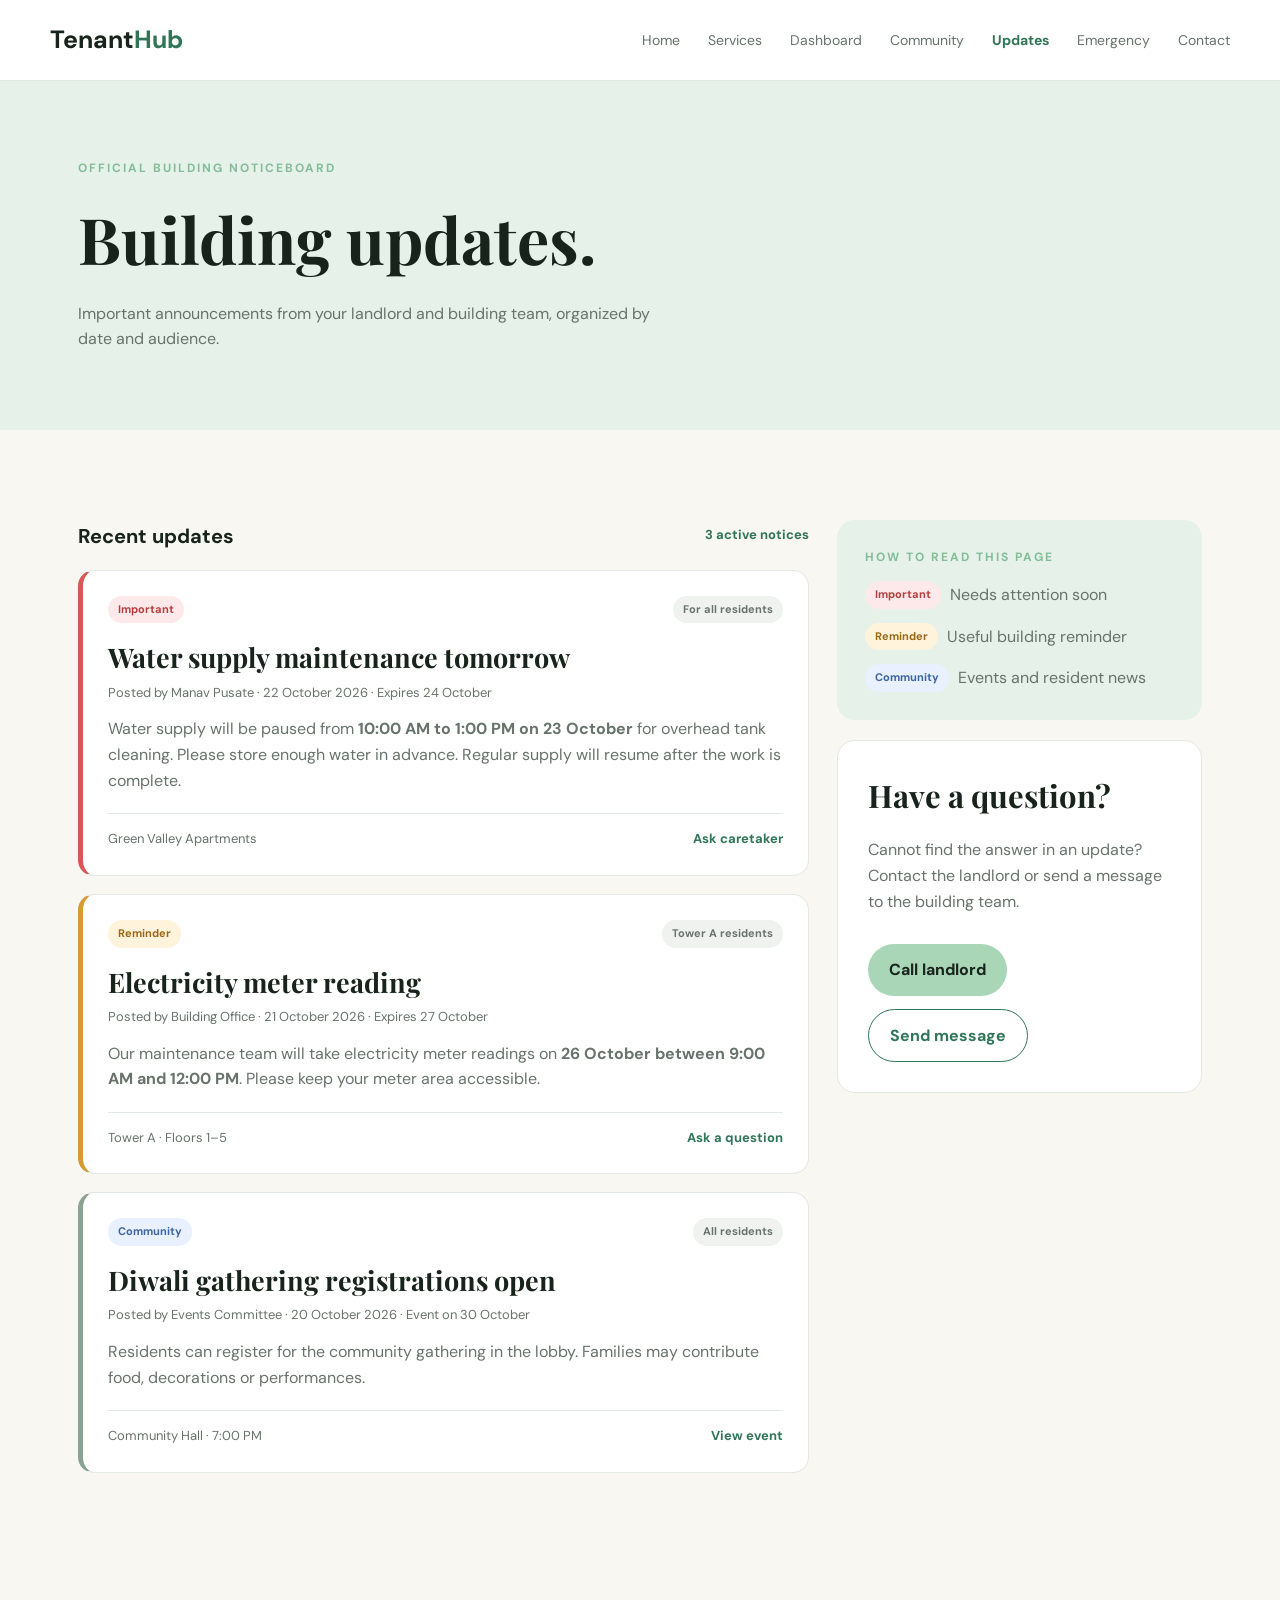
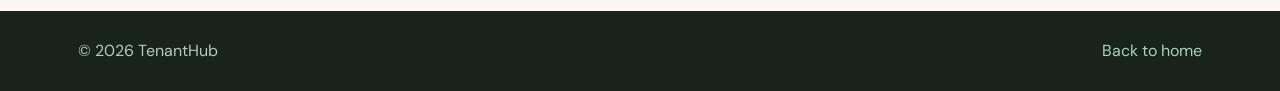
==== announcements.html @ efac6834 "First Commit" ====
<!doctype html>
<html lang="en">
  <head>
    <meta charset="utf-8" />
    <meta name="viewport" content="width=device-width, initial-scale=1" />
    <title>Building Updates | TenantHub</title>
    <link rel="stylesheet" href="style.css?v=2" />
  </head>

  <body>
    <header class="navbar">
      <a class="logo" href="index.html">Tenant<span>Hub</span></a>
      <input class="menu-toggle" id="menu-toggle" type="checkbox" />
      <label class="menu-icon" for="menu-toggle"></label>

      <nav>
        <a href="index.html">Home</a>
        <a href="services.html">Services</a>
        <a href="dashboard.html">Dashboard</a>
        <a href="community.html">Community</a>
        <a class="active" href="announcements.html">Updates</a>
        <a href="emergency.html">Emergency</a>
        <a href="contact.html">Contact</a>
      </nav>
    </header>

    <main>
      <section class="page-hero">
        <div class="container">
          <p class="eyebrow">OFFICIAL BUILDING NOTICEBOARD</p>
          <h1>Building updates.</h1>
          <p>
            Important announcements from your landlord and building team,
            organized by date and audience.
          </p>
        </div>
      </section>

      <section class="section">
        <div class="container update-layout">
          <div>
            <div class="update-toolbar">
              <strong>Recent updates</strong>
              <span>3 active notices</span>
            </div>

            <article class="announcement-card priority-high">
              <div class="announcement-top">
                <span class="priority-tag high">Important</span>
                <span class="audience-tag">For all residents</span>
              </div>
              <h2>Water supply maintenance tomorrow</h2>
              <p class="announcement-date">
                Posted by Manav Pusate &middot; 22 October 2026 &middot; Expires
                24 October
              </p>
              <p>
                Water supply will be paused from
                <strong>10:00 AM to 1:00 PM on 23 October</strong>
                for overhead tank cleaning. Please store enough water in
                advance. Regular supply will resume after the work is complete.
              </p>
              <div class="announcement-footer">
                <span>Green Valley Apartments</span>
                <a href="tel:+919172907666">Ask caretaker</a>
              </div>
            </article>

            <article class="announcement-card priority-medium">
              <div class="announcement-top">
                <span class="priority-tag medium">Reminder</span>
                <span class="audience-tag">Tower A residents</span>
              </div>
              <h2>Electricity meter reading</h2>
              <p class="announcement-date">
                Posted by Building Office &middot; 21 October 2026 &middot;
                Expires 27 October
              </p>
              <p>
                Our maintenance team will take electricity meter readings on
                <strong>26 October between 9:00 AM and 12:00 PM</strong>. Please
                keep your meter area accessible.
              </p>
              <div class="announcement-footer">
                <span>Tower A &middot; Floors 1&ndash;5</span>
                <a href="contact.html">Ask a question</a>
              </div>
            </article>

            <article class="announcement-card priority-low">
              <div class="announcement-top">
                <span class="priority-tag low">Community</span>
                <span class="audience-tag">All residents</span>
              </div>
              <h2>Diwali gathering registrations open</h2>
              <p class="announcement-date">
                Posted by Events Committee &middot; 20 October 2026 &middot;
                Event on 30 October
              </p>
              <p>
                Residents can register for the community gathering in the lobby.
                Families may contribute food, decorations or performances.
              </p>
              <div class="announcement-footer">
                <span>Community Hall &middot; 7:00 PM</span>
                <a href="community.html">View event</a>
              </div>
            </article>
          </div>

          <aside class="update-side">
            <div class="info-box">
              <p class="eyebrow">HOW TO READ THIS PAGE</p>
              <div class="legend-row">
                <span class="priority-tag high">Important</span>
                <span>Needs attention soon</span>
              </div>
              <div class="legend-row">
                <span class="priority-tag medium">Reminder</span>
                <span>Useful building reminder</span>
              </div>
              <div class="legend-row">
                <span class="priority-tag low">Community</span>
                <span>Events and resident news</span>
              </div>
            </div>

            <div class="contact-card">
              <h2>Have a question?</h2>
              <p>
                Cannot find the answer in an update? Contact the landlord or
                send a message to the building team.
              </p>
              <div class="button-row">
                <a class="button primary" href="tel:+919172907666">
                  Call landlord
                </a>
                <a class="button outline" href="contact.html"> Send message </a>
              </div>
            </div>
          </aside>
        </div>
      </section>
    </main>

    <footer>
      <div class="container footer-inner">
        <span>&copy; 2026 TenantHub</span>
        <a href="index.html">Back to home</a>
      </div>
    </footer>
  </body>
</html>
---- style.css ----
@import url("https://fonts.googleapis.com/css2?family=DM+Sans:wght@400;500;600;700&family=Playfair+Display:wght@600;700&display=swap");

:root {
  --ink: #17231b;
  --muted: #67736b;
  --green: #2f7657;
  --mint: #e6f1e9;
  --cream: #f8f7f1;
  --white: #ffffff;
  --line: #e3e9e3;
  --shadow: 0 18px 45px rgba(24, 48, 34, 0.1);
}

@view-transition {
  navigation: auto;
}

* {
  box-sizing: border-box;
  margin: 0;
  padding: 0;
}
html {
  scroll-behavior: smooth;
}
body {
  background: var(--cream);
  color: var(--muted);
  font-family: "DM Sans", sans-serif;
  line-height: 1.6;
}
a {
  color: inherit;
}
.container {
  margin: auto;
  max-width: 1180px;
  padding: 0 28px;
}
.navbar {
  align-items: center;
  background: rgba(255, 255, 255, 0.94);
  border-bottom: 1px solid var(--line);
  display: flex;
  justify-content: space-between;
  padding: 20px max(28px, calc((100% - 1180px) / 2));
  position: sticky;
  top: 0;
  z-index: 20;
}
.logo {
  color: var(--ink);
  font-size: 25px;
  font-weight: 700;
  text-decoration: none;
}
.logo span {
  color: var(--green);
}
nav {
  align-items: center;
  display: flex;
  gap: 28px;
}
nav a {
  font-size: 14px;
  text-decoration: none;
  transition: 0.2s;
}
nav a:hover,
nav a.active {
  color: var(--green);
}
nav a.active {
  font-weight: 700;
}
.menu-toggle {
  display: none;
}
.menu-icon {
  color: var(--green);
  cursor: pointer;
  display: none;
  font-size: 27px;
}
.hero {
  align-items: center;
  background:
    linear-gradient(90deg, rgba(19, 35, 25, 0.93), rgba(19, 35, 25, 0.25)),
    url("https://images.unsplash.com/photo-1522708323590-d24dbb6b0267?auto=format&fit=crop&w=1800&q=85")
      center/cover;
  display: flex;
  min-height: 610px;
}
.hero-content {
  max-width: 610px;
  padding: 85px 28px;
}
.eyebrow {
  color: #83bd98;
  font-size: 12px;
  font-weight: 700;
  letter-spacing: 2px;
}
h1,
h2,
h3 {
  color: var(--ink);
  font-family: "Playfair Display", serif;
}
.hero h1 {
  color: var(--white);
  font-size: clamp(48px, 7vw, 78px);
  line-height: 1.03;
  margin: 17px 0;
}
.hero h1 span {
  color: #a9d6b7;
}
.hero p {
  color: #e0ebe2;
  font-size: 17px;
  max-width: 520px;
}
.button-row {
  display: flex;
  flex-wrap: wrap;
  gap: 13px;
  margin-top: 30px;
}
.button,
button {
  border: 0;
  border-radius: 30px;
  cursor: pointer;
  display: inline-block;
  font: inherit;
  font-weight: 700;
  padding: 13px 21px;
  text-decoration: none;
  transition: 0.25s;
}
.button:hover {
  transform: translateY(-3px);
}
.button.primary {
  background: #a9d6b7;
  color: var(--ink);
}
.button.white {
  background: var(--white);
  color: var(--green);
}
.button.outline {
  border: 1px solid var(--green);
  color: var(--green);
}
.section {
  padding: 90px 0;
}
.section-heading {
  margin-bottom: 34px;
}
.update-heading {
  align-items: end;
  display: flex;
  justify-content: space-between;
}
.announcement-preview {
  align-items: flex-start;
  background: var(--white);
  border: 1px solid var(--line);
  border-left: 5px solid #d95757;
  border-radius: 14px;
  display: flex;
  gap: 16px;
  padding: 24px;
}
.update-dot {
  background: #d95757;
  border-radius: 50%;
  height: 11px;
  margin-top: 7px;
  min-width: 11px;
}
.update-meta {
  color: var(--green);
  font-size: 12px;
  font-weight: 700;
  letter-spacing: 0.4px;
  text-transform: uppercase;
}
.update-meta.urgent {
  color: #c23f3f;
}
.announcement-preview h3 {
  font-size: 24px;
  margin: 5px 0;
}
.section-heading h2 {
  font-size: 43px;
  line-height: 1.15;
  margin-top: 8px;
}
.cards {
  display: grid;
  gap: 22px;
  grid-template-columns: repeat(4, 1fr);
}
.card {
  background: var(--white);
  border: 1px solid var(--line);
  border-radius: 18px;
  overflow: hidden;
  transition: 0.25s;
}
.card:hover {
  box-shadow: var(--shadow);
  transform: translateY(-7px);
}
.card-link-wrap {
  color: inherit;
  text-decoration: none;
}
.card img {
  display: block;
  height: 180px;
  object-fit: cover;
  width: 100%;
}
.card-body {
  padding: 22px;
}
.card h3 {
  font-size: 23px;
  margin: 8px 0;
}
.card p {
  font-size: 14px;
  margin-bottom: 16px;
}
.card-link {
  color: var(--green);
  font-size: 14px;
  font-weight: 700;
  text-decoration: none;
}
.quick-grid {
  display: grid;
  gap: 18px;
  grid-template-columns: repeat(3, 1fr);
}
.quick-card {
  background: var(--white);
  border: 1px solid var(--line);
  border-radius: 16px;
  display: flex;
  flex-direction: column;
  gap: 6px;
  padding: 23px;
  text-decoration: none;
  transition: 0.25s;
}
.quick-card:hover {
  box-shadow: var(--shadow);
  transform: translateY(-5px);
}
.quick-card span {
  color: var(--green);
  font-size: 28px;
}
.quick-card strong {
  color: var(--ink);
  font-size: 18px;
}
.quick-card small {
  color: var(--muted);
  font-size: 14px;
}
.notice {
  align-items: center;
  background: var(--green);
  border-radius: 22px;
  color: var(--white);
  display: flex;
  justify-content: space-between;
  padding: 38px 42px;
}
.notice h2 {
  color: var(--white);
  font-size: 32px;
  margin-top: 7px;
}
.building {
  align-items: center;
  display: grid;
  gap: 50px;
  grid-template-columns: 1fr 1fr;
}
.building h2 {
  font-size: 42px;
  margin: 9px 0 13px;
}
.building-photo {
  border-radius: 20px;
  height: 355px;
  object-fit: cover;
  width: 100%;
}
.info-box {
  background: var(--mint);
  border-radius: 18px;
  padding: 28px;
}
.info-row {
  border-bottom: 1px solid rgba(47, 118, 87, 0.18);
  display: flex;
  justify-content: space-between;
  padding: 13px 0;
}
.info-row:last-child {
  border: 0;
}
.info-row strong {
  color: var(--ink);
}
.page-hero {
  background: var(--mint);
  padding: 78px 0;
}
.page-hero h1 {
  font-size: clamp(42px, 6vw, 64px);
  margin: 10px 0;
}
.page-hero p:last-child {
  max-width: 600px;
}
.service-list {
  display: flex;
  gap: 24px;
  overflow-x: auto;
  overscroll-behavior-inline: contain;
  scroll-behavior: smooth;
  scroll-snap-type: x mandatory;
  scrollbar-color: var(--green) var(--mint);
  scrollbar-width: thin;
  padding: 8px 4px 22px;
}
.service-list > * {
  flex: 0 0 calc(33.333% - 16px);
  scroll-snap-align: start;
}
.service-list > * {
  display: flex;
  flex-direction: column;
  min-height: 650px;
}
.service-list::after {
  color: var(--green);
  content: "Swipe to see more →";
  flex: 0 0 auto;
  font-size: 12px;
  font-weight: 700;
  padding: 14px 0;
}
.carousel-controls {
  display: flex;
  gap: 9px;
  justify-content: flex-end;
  margin: -63px 0 25px;
  position: relative;
  z-index: 2;
}
.carousel-controls a {
  align-items: center;
  background: var(--white);
  border: 1px solid var(--line);
  border-radius: 50%;
  color: var(--green);
  display: flex;
  font-size: 26px;
  height: 42px;
  justify-content: center;
  text-decoration: none;
  transition: 0.2s;
  width: 42px;
}
.carousel-controls a:hover {
  background: var(--green);
  color: var(--white);
  transform: scale(1.08);
}
.service-list > * {
  animation: card-rise 0.55s both;
}
.service-list > :nth-child(2) {
  animation-delay: 0.08s;
}
.service-list > :nth-child(3) {
  animation-delay: 0.16s;
}
.service-list > :nth-child(4) {
  animation-delay: 0.24s;
}
.service-list > :nth-child(5) {
  animation-delay: 0.32s;
}
.service-detail,
.provider-mini {
  transform: perspective(900px) rotateX(0) translateY(0);
  transition:
    box-shadow 0.3s,
    transform 0.3s;
}
.service-detail:hover,
.provider-mini:hover {
  box-shadow: 0 22px 45px rgba(24, 48, 34, 0.16);
  transform: perspective(900px) rotateX(1deg) translateY(-7px);
}
.service-detail {
  display: flex;
  flex-direction: column;
}
.service-detail img {
  aspect-ratio: 16 / 9;
  height: auto;
  width: 100%;
}
.service-detail-body {
  display: flex;
  flex: 1;
  flex-direction: column;
}
.service-detail-body .button-row {
  margin-top: auto;
}
.provider-mini {
  background: var(--white);
  border: 1px solid var(--line);
  border-radius: 18px;
  padding: 23px;
}
.service-detail-body,
.provider-mini {
  flex: 1;
}
.service-detail-body .button-row,
.provider-mini > a {
  margin-top: auto;
  padding-top: 18px;
}
.provider-mini::before {
  background-position: center;
  background-size: cover;
  border-radius: 12px;
  content: "";
  display: block;
  height: 221px;
  margin: -23px -23px 18px;
}
.service-category#food .provider-mini:nth-of-type(3)::before {
  background-image: url("https://images.unsplash.com/photo-1547592180-85f173990554?auto=format&fit=crop&w=700&q=80");
}
.service-category#food .provider-mini:nth-of-type(4)::before {
  background-image: url("https://images.unsplash.com/photo-1512621776951-a57141f2eefd?auto=format&fit=crop&w=700&q=80");
}
.service-category#food .provider-mini:nth-of-type(5)::before {
  background-image: url("https://images.unsplash.com/photo-1540189549336-e6e99c3679fe?auto=format&fit=crop&w=700&q=80");
}
.service-category#cleaning .provider-mini:nth-of-type(3)::before {
  background-image: url("https://images.unsplash.com/photo-1581578731548-c64695cc6952?auto=format&fit=crop&w=700&q=80");
}
.service-category#cleaning .provider-mini:nth-of-type(4)::before {
  background-image: url("https://images.unsplash.com/photo-1558317374-067fb5f30001?auto=format&fit=crop&w=700&q=80");
}
.service-category#cleaning .provider-mini:nth-of-type(5)::before {
  background-image: url("https://images.unsplash.com/photo-1585421514738-01798e348b17?auto=format&fit=crop&w=700&q=80");
}
.service-category#laundry .provider-mini:nth-of-type(3)::before {
  background-image: url("https://images.unsplash.com/photo-1517677208171-0bc6725a3e60?auto=format&fit=crop&w=700&q=80");
}
.service-category#laundry .provider-mini:nth-of-type(4)::before {
  background-image: url("https://images.unsplash.com/photo-1605515298946-d057b2527c9e?auto=format&fit=crop&w=700&q=80");
}
.service-category#laundry .provider-mini:nth-of-type(5)::before {
  background-image: url("https://images.unsplash.com/photo-1610557892470-55d9e80c0bce?auto=format&fit=crop&w=700&q=80");
}
.service-category#repairs .provider-mini:nth-of-type(3)::before {
  background-image: url("https://images.unsplash.com/photo-1504148455328-c376907d081c?auto=format&fit=crop&w=700&q=80");
}
.service-category#repairs .provider-mini:nth-of-type(4)::before {
  background-image: url("https://images.unsplash.com/photo-1621905252507-b35492cc74b4?auto=format&fit=crop&w=700&q=80");
}
.service-category#repairs .provider-mini:nth-of-type(5)::before {
  background-image: url("https://images.unsplash.com/photo-1581092160607-ee22621dd758?auto=format&fit=crop&w=700&q=80");
}
.service-category#daily-needs .provider-mini:nth-of-type(3)::before {
  background-image: url("https://images.unsplash.com/photo-1542838132-92c53300491e?auto=format&fit=crop&w=700&q=80");
}
.service-category#daily-needs .provider-mini:nth-of-type(4)::before {
  background-image: url("https://images.unsplash.com/photo-1601598851547-4302969d7c8d?auto=format&fit=crop&w=700&q=80");
}
.service-category#daily-needs .provider-mini:nth-of-type(5)::before {
  background-image: url("https://images.unsplash.com/photo-1556911220-e15b29be8c8f?auto=format&fit=crop&w=700&q=80");
}
.provider-mini-top {
  align-items: center;
  display: flex;
  justify-content: space-between;
}
.provider-mark {
  align-items: center;
  background: var(--mint);
  border-radius: 12px;
  color: var(--green);
  display: flex;
  font-size: 22px;
  font-weight: 700;
  height: 43px;
  justify-content: center;
  width: 43px;
}
.provider-mini h3 {
  font-size: 24px;
  margin: 17px 0 4px;
}
.provider-mini p {
  font-size: 14px;
  min-height: 45px;
}
.provider-mini a {
  color: var(--green);
  display: inline-block;
  font-size: 14px;
  font-weight: 700;
  margin-top: 15px;
  text-decoration: none;
}
.provider-mini .details {
  margin-top: 13px;
}
.category-nav {
  background: var(--white);
  border: 1px solid var(--line);
  border-radius: 14px;
  display: flex;
  flex-wrap: wrap;
  gap: 10px;
  margin-bottom: 55px;
  padding: 12px;
  position: sticky;
  top: 82px;
  z-index: 10;
}
.category-nav a {
  background: var(--cream);
  border-radius: 9px;
  color: var(--ink);
  font-size: 14px;
  font-weight: 700;
  padding: 11px 15px;
  text-decoration: none;
  transition: 0.2s;
}
.category-nav a:hover {
  background: var(--mint);
  color: var(--green);
}
.service-category {
  scroll-margin-top: 110px;
}
.service-category + .service-category {
  border-top: 1px solid var(--line);
  margin-top: 68px;
  padding-top: 68px;
}
.category-heading {
  align-items: center;
  display: flex;
  gap: 17px;
  margin-bottom: 25px;
}
.category-heading h2 {
  font-size: 34px;
  margin: 5px 0;
}
.category-heading p:last-child {
  margin: 0;
}
.category-icon {
  align-items: center;
  background: var(--mint);
  border-radius: 15px;
  display: flex;
  font-size: 32px;
  height: 68px;
  justify-content: center;
  min-width: 68px;
}
@keyframes card-rise {
  from {
    opacity: 0;
    transform: translateY(16px);
  }
  to {
    opacity: 1;
    transform: translateY(0);
  }
}
.service-detail {
  background: var(--white);
  border: 1px solid var(--line);
  border-radius: 18px;
  overflow: hidden;
}
.service-detail img {
  aspect-ratio: 16 / 9;
  display: block;
  height: auto;
  object-fit: cover;
  object-position: center;
  width: 100%;
}
.service-detail-body {
  padding: 27px;
}
.service-detail h2 {
  font-size: 30px;
  margin: 8px 0;
}
.service-detail-body p {
  margin-bottom: 16px;
}
.details {
  display: flex;
  flex-wrap: wrap;
  gap: 8px;
  margin: 4px 0 14px;
}
.details span {
  background: var(--mint);
  border-radius: 6px;
  color: var(--green);
  font-size: 12px;
  padding: 6px 9px;
}
.dashboard-grid {
  display: grid;
  gap: 20px;
  grid-template-columns: repeat(3, 1fr);
}
.dashboard-card,
.event-card {
  background: var(--white);
  border: 1px solid var(--line);
  border-radius: 18px;
  padding: 27px;
}
.dashboard-card h2,
.event-card h2 {
  font-size: 27px;
  margin: 13px 0 4px;
}
.amount {
  color: var(--green);
  display: block;
  font-size: 31px;
  margin: 4px 0;
}
.dashboard-card .button {
  margin-top: 16px;
}
.dashboard-lower {
  display: grid;
  gap: 24px;
  grid-template-columns: 1fr 1fr;
  margin-top: 24px;
}
.event-grid {
  display: grid;
  gap: 22px;
  grid-template-columns: repeat(3, 1fr);
}
.event-card {
  display: flex;
  flex-direction: column;
}
.event-card p {
  flex: 1;
  margin: 12px 0 20px;
}
.community-heading {
  margin-top: 75px;
}
.update-layout {
  display: grid;
  gap: 28px;
  grid-template-columns: minmax(0, 2fr) minmax(260px, 1fr);
}
.update-toolbar {
  align-items: center;
  display: flex;
  justify-content: space-between;
  margin-bottom: 18px;
}
.update-toolbar strong {
  color: var(--ink);
  font-size: 20px;
}
.update-toolbar span {
  color: var(--green);
  font-size: 13px;
  font-weight: 700;
}
.announcement-card {
  background: var(--white);
  border: 1px solid var(--line);
  border-left: 5px solid #8aa293;
  border-radius: 16px;
  margin-bottom: 18px;
  padding: 25px;
}
.announcement-card.priority-high {
  border-left-color: #d95757;
}
.announcement-card.priority-medium {
  border-left-color: #d49a36;
}
.announcement-card h2 {
  font-size: 27px;
  margin: 13px 0 3px;
}
.announcement-date {
  color: var(--muted);
  font-size: 13px;
  margin-bottom: 13px;
}
.announcement-top,
.announcement-footer,
.legend-row {
  align-items: center;
  display: flex;
  gap: 9px;
  justify-content: space-between;
}
.priority-tag,
.audience-tag {
  border-radius: 20px;
  display: inline-block;
  font-size: 11px;
  font-weight: 700;
  padding: 5px 10px;
}
.priority-tag {
  background: var(--mint);
  color: var(--green);
}
.priority-tag.high {
  background: #fde9e9;
  color: #b63d3d;
}
.priority-tag.medium {
  background: #fff3dc;
  color: #9a6715;
}
.priority-tag.low {
  background: #e9f0ff;
  color: #3c659f;
}
.audience-tag {
  background: #f0f2ef;
  color: var(--muted);
}
.announcement-footer {
  border-top: 1px solid var(--line);
  font-size: 13px;
  margin-top: 20px;
  padding-top: 15px;
}
.announcement-footer a {
  color: var(--green);
  font-weight: 700;
  text-decoration: none;
}
.update-side {
  display: flex;
  flex-direction: column;
  gap: 20px;
}
.legend-row {
  justify-content: flex-start;
  margin-top: 14px;
}
.notice-board {
  background: var(--white);
  border: 1px solid var(--line);
  border-radius: 18px;
  padding: 8px 28px;
}
.notice-board p {
  border-bottom: 1px solid var(--line);
  padding: 17px 0;
}
.notice-board p:last-child {
  border-bottom: 0;
}
.notice-board strong {
  color: var(--ink);
}
.pill {
  background: var(--mint);
  border-radius: 20px;
  color: var(--green);
  display: inline-block;
  font-size: 12px;
  font-weight: 700;
  padding: 5px 10px;
}
.contact-grid {
  display: grid;
  gap: 25px;
  grid-template-columns: 1fr 1fr;
}
.contact-card,
form {
  background: var(--white);
  border: 1px solid var(--line);
  border-radius: 18px;
  padding: 30px;
}
.contact-card h2,
form h2 {
  font-size: 31px;
  margin-bottom: 17px;
}
.contact-item {
  border-bottom: 1px solid var(--line);
  padding: 16px 0;
}
.contact-item:last-child {
  border: 0;
}
.contact-item a {
  color: var(--green);
  font-weight: 700;
  text-decoration: none;
}
label {
  color: var(--ink);
  display: block;
  font-size: 14px;
  font-weight: 700;
  margin: 15px 0 6px;
}
input,
textarea,
select {
  border: 1px solid var(--line);
  border-radius: 9px;
  font: inherit;
  padding: 12px;
  width: 100%;
}
textarea {
  min-height: 110px;
  resize: vertical;
}
button {
  background: var(--green);
  color: var(--white);
  margin-top: 18px;
}
.emergency-grid {
  display: grid;
  gap: 20px;
  grid-template-columns: repeat(3, 1fr);
}
.emergency-card {
  background: var(--white);
  border-left: 5px solid #d95757;
  border-radius: 14px;
  padding: 24px;
}
.emergency-card h3 {
  font-size: 24px;
  margin-bottom: 5px;
}
.emergency-card a {
  color: #c33d3d;
  font-size: 20px;
  font-weight: 700;
  text-decoration: none;
}
footer {
  background: var(--ink);
  color: #b9c8bd;
  margin-top: 30px;
  padding: 27px 0;
}
.footer-inner {
  align-items: center;
  display: flex;
  justify-content: space-between;
}
footer a {
  color: #a9d6b7;
  text-decoration: none;
}
@media (max-width: 850px) {
  .cards {
    grid-template-columns: repeat(2, 1fr);
  }
  .building,
  .contact-grid {
    grid-template-columns: 1fr;
  }
  .service-list > * {
    flex-basis: calc(50% - 12px);
  }
  .emergency-grid {
    grid-template-columns: repeat(2, 1fr);
  }
  .dashboard-grid,
  .event-grid,
  .dashboard-lower {
    grid-template-columns: 1fr;
  }
  .update-layout {
    grid-template-columns: 1fr;
  }
}
@media (max-width: 620px) {
  .navbar {
    padding: 17px 22px;
  }
  .menu-icon {
    display: block;
  }
  nav {
    background: var(--white);
    border-bottom: 1px solid var(--line);
    display: none;
    flex-direction: column;
    gap: 18px;
    left: 0;
    padding: 22px;
    position: absolute;
    top: 68px;
    width: 100%;
  }
  .menu-toggle:checked ~ nav {
    display: flex;
  }
  .container {
    padding: 0 22px;
  }
  .hero {
    min-height: 570px;
  }
  .hero-content {
    padding: 70px 0;
  }
  .section {
    padding: 65px 0;
  }
  .cards,
  .emergency-grid {
    grid-template-columns: 1fr;
  }
  .quick-grid {
    grid-template-columns: 1fr;
  }
  .notice,
  .footer-inner {
    align-items: flex-start;
    flex-direction: column;
    gap: 20px;
  }
  .notice {
    padding: 28px;
  }
  .building h2 {
    font-size: 35px;
  }
  .service-detail img {
    aspect-ratio: 16 / 10;
  }
  .service-list > * {
    flex-basis: 88%;
  }
  .carousel-controls {
    margin-top: -58px;
  }
  .provider-mini p {
    min-height: 0;
  }
  .service-list > * {
    min-height: 0;
  }
  .provider-mini::before {
    height: 180px;
  }
  .category-nav {
    position: static;
  }
  .category-heading {
    align-items: flex-start;
  }
  .category-heading h2 {
    font-size: 29px;
  }
  .update-heading {
    align-items: flex-start;
    flex-direction: column;
    gap: 16px;
  }
}
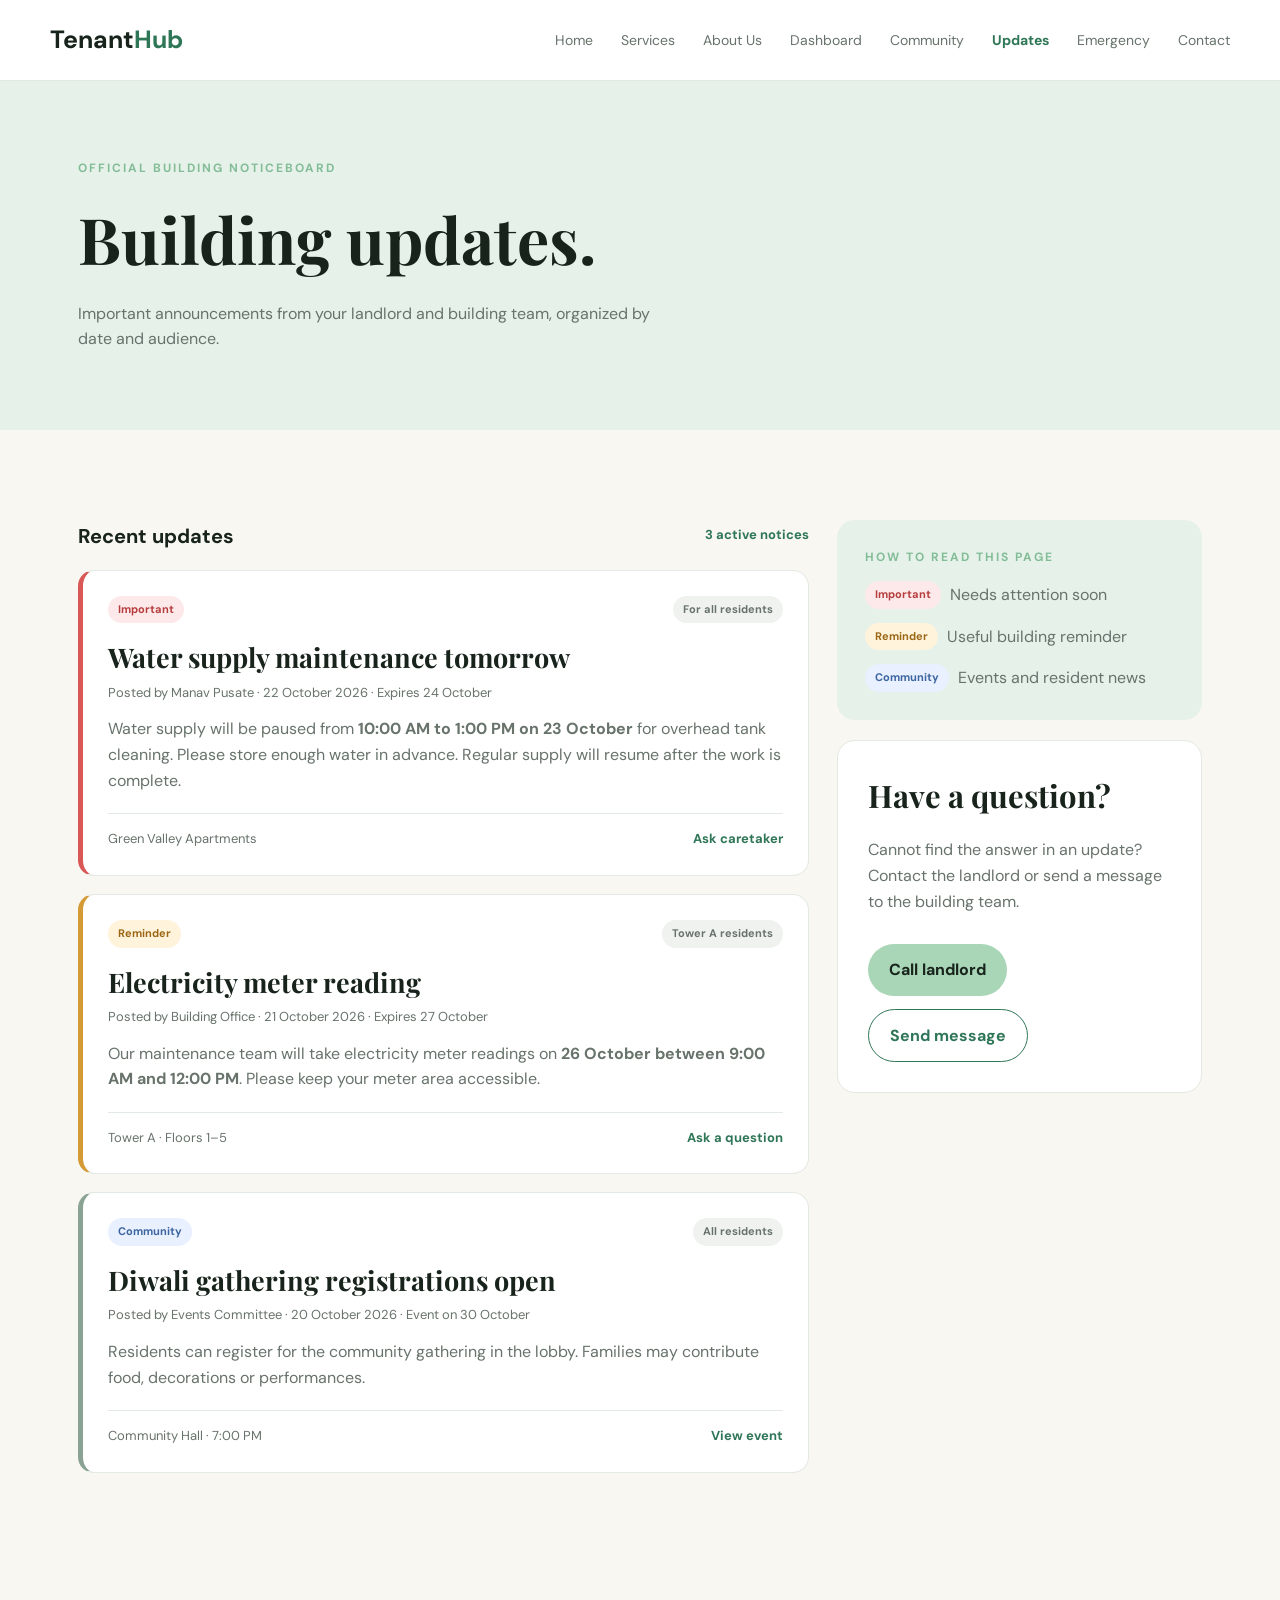
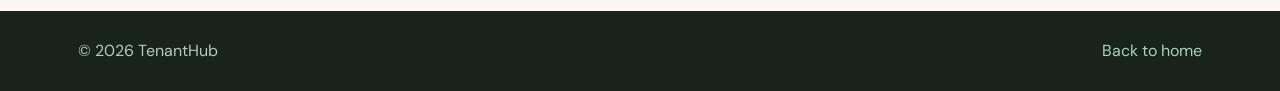
==== commit b959651a: "Add About Us link to navigation menus" ====
--- a/announcements.html
+++ b/announcements.html
@@ -16,6 +16,7 @@
       <nav>
         <a href="index.html">Home</a>
         <a href="services.html">Services</a>
+        <a href="about.html">About Us</a>
         <a href="dashboard.html">Dashboard</a>
         <a href="community.html">Community</a>
         <a class="active" href="announcements.html">Updates</a>
